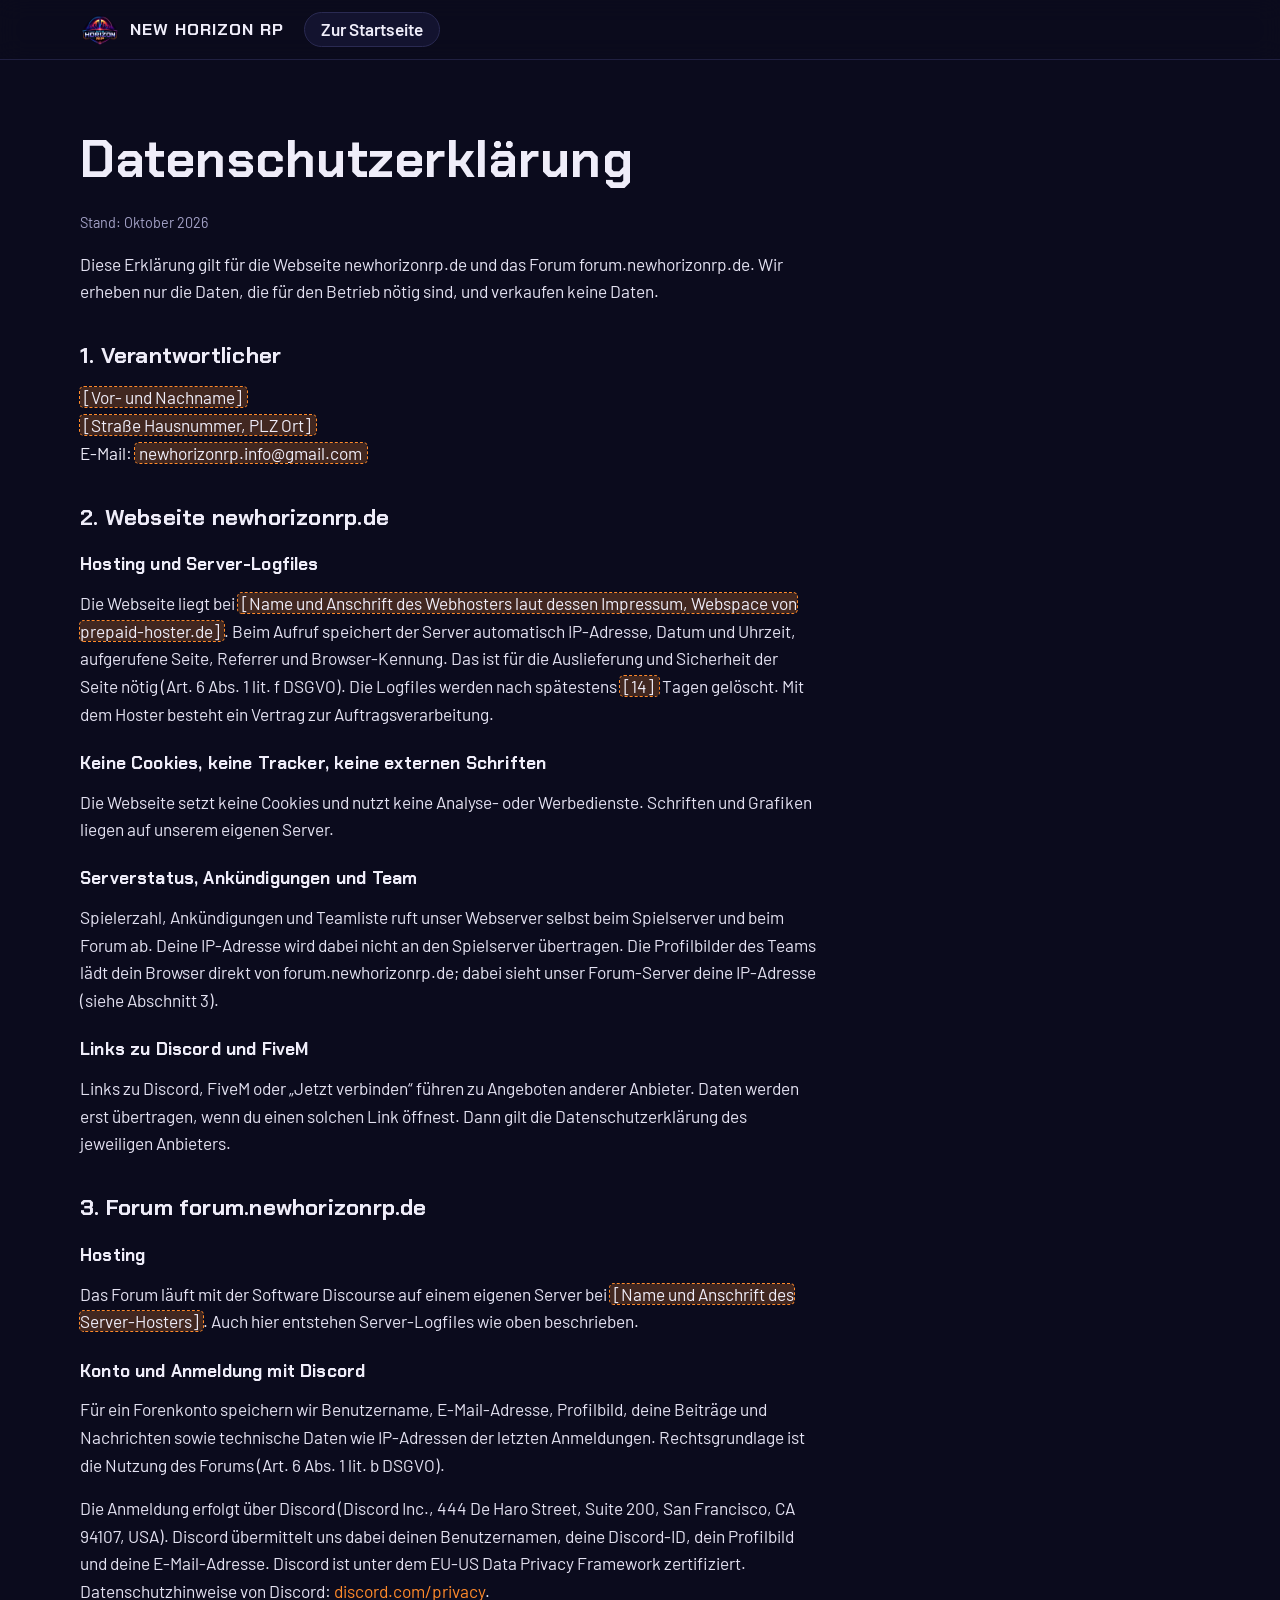
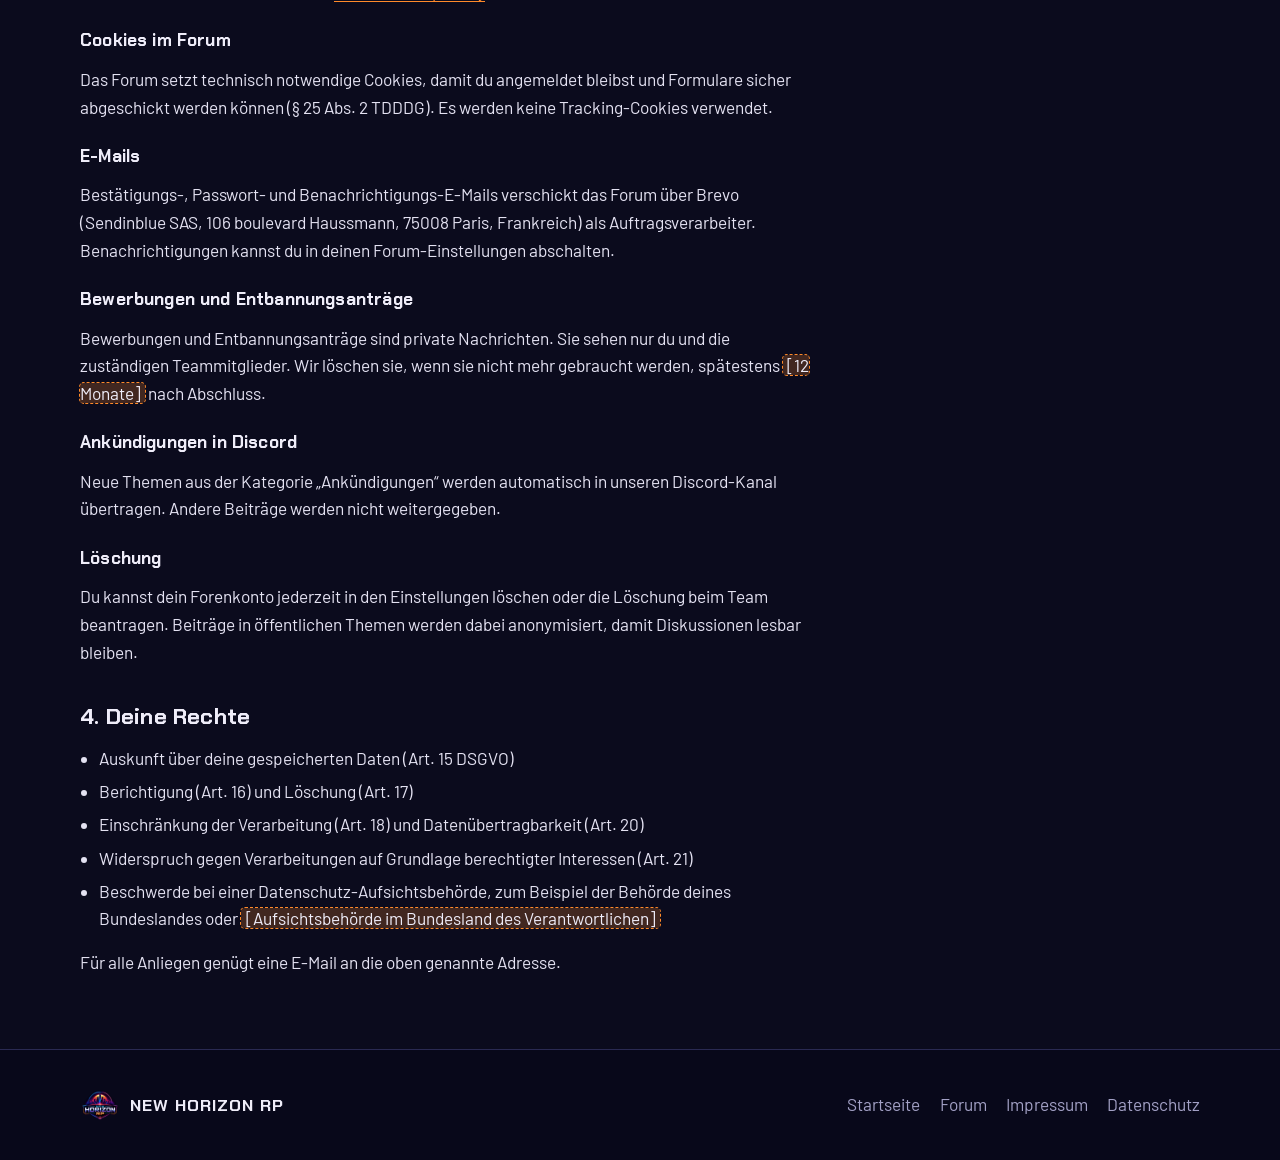
==== datenschutz.html @ e9fdabf1 "Webseite New Horizon RP Co-Authored-By: Claude Opus 5.5 <noreply@anthropic.com> Claude-Session: http" ====
<!doctype html>
<html lang="de">
<head>
<meta charset="utf-8">
<meta name="viewport" content="width=device-width, initial-scale=1, viewport-fit=cover">
<title>Datenschutz – New Horizon RP</title>
<meta name="claude:viewport-fit-sides" content="cover">
<meta name="robots" content="noindex">
<meta name="theme-color" content="#0b0b1d">
<link rel="icon" type="image/png" href="assets/favicon.png">
<link rel="stylesheet" href="assets/fonts.css">
<link rel="stylesheet" href="assets/site.css">
</head>
<body>
<header class="topbar">
  <div class="wrap">
    <a class="brand" href="index.html"><img src="assets/icon-192.png" alt="" width="40" height="40"><span>NEW HORIZON RP</span></a>
    <div class="actions"><a class="btn btn-ghost" href="index.html">Zur Startseite</a></div>
  </div>
</header>

<main class="doc">
  <div class="wrap">
    <article>
      <h1>Datenschutzerklärung</h1>
      <p class="updated">Stand: Oktober 2026</p>
      <p>Diese Erklärung gilt für die Webseite newhorizonrp.de und das Forum forum.newhorizonrp.de. Wir erheben nur die Daten, die für den Betrieb nötig sind, und verkaufen keine Daten.</p>

      <h2>1. Verantwortlicher</h2>
      <address>
        <span class="todo">[Vor- und Nachname]</span><br>
        <span class="todo">[Straße Hausnummer, PLZ Ort]</span><br>
        E-Mail: <span class="todo">newhorizonrp.info@gmail.com</span>
      </address>

      <h2>2. Webseite newhorizonrp.de</h2>
      <h3>Hosting und Server-Logfiles</h3>
      <p>Die Webseite liegt bei <span class="todo">[Name und Anschrift des Webhosters laut dessen Impressum, Webspace von prepaid-hoster.de]</span>. Beim Aufruf speichert der Server automatisch IP-Adresse, Datum und Uhrzeit, aufgerufene Seite, Referrer und Browser-Kennung. Das ist für die Auslieferung und Sicherheit der Seite nötig (Art. 6 Abs. 1 lit. f DSGVO). Die Logfiles werden nach spätestens <span class="todo">[14]</span> Tagen gelöscht. Mit dem Hoster besteht ein Vertrag zur Auftragsverarbeitung.</p>
      <h3>Keine Cookies, keine Tracker, keine externen Schriften</h3>
      <p>Die Webseite setzt keine Cookies und nutzt keine Analyse- oder Werbedienste. Schriften und Grafiken liegen auf unserem eigenen Server.</p>
      <h3>Serverstatus, Ankündigungen und Team</h3>
      <p>Spielerzahl, Ankündigungen und Teamliste ruft unser Webserver selbst beim Spielserver und beim Forum ab. Deine IP-Adresse wird dabei nicht an den Spielserver übertragen. Die Profilbilder des Teams lädt dein Browser direkt von forum.newhorizonrp.de; dabei sieht unser Forum-Server deine IP-Adresse (siehe Abschnitt 3).</p>
      <h3>Links zu Discord und FiveM</h3>
      <p>Links zu Discord, FiveM oder „Jetzt verbinden“ führen zu Angeboten anderer Anbieter. Daten werden erst übertragen, wenn du einen solchen Link öffnest. Dann gilt die Datenschutzerklärung des jeweiligen Anbieters.</p>

      <h2>3. Forum forum.newhorizonrp.de</h2>
      <h3>Hosting</h3>
      <p>Das Forum läuft mit der Software Discourse auf einem eigenen Server bei <span class="todo">[Name und Anschrift des Server-Hosters]</span>. Auch hier entstehen Server-Logfiles wie oben beschrieben.</p>
      <h3>Konto und Anmeldung mit Discord</h3>
      <p>Für ein Forenkonto speichern wir Benutzername, E-Mail-Adresse, Profilbild, deine Beiträge und Nachrichten sowie technische Daten wie IP-Adressen der letzten Anmeldungen. Rechtsgrundlage ist die Nutzung des Forums (Art. 6 Abs. 1 lit. b DSGVO).</p>
      <p>Die Anmeldung erfolgt über Discord (Discord Inc., 444 De Haro Street, Suite 200, San Francisco, CA 94107, USA). Discord übermittelt uns dabei deinen Benutzernamen, deine Discord-ID, dein Profilbild und deine E-Mail-Adresse. Discord ist unter dem EU-US Data Privacy Framework zertifiziert. Datenschutzhinweise von Discord: <a href="https://discord.com/privacy">discord.com/privacy</a>.</p>
      <h3>Cookies im Forum</h3>
      <p>Das Forum setzt technisch notwendige Cookies, damit du angemeldet bleibst und Formulare sicher abgeschickt werden können (§ 25 Abs. 2 TDDDG). Es werden keine Tracking-Cookies verwendet.</p>
      <h3>E-Mails</h3>
      <p>Bestätigungs-, Passwort- und Benachrichtigungs-E-Mails verschickt das Forum über Brevo (Sendinblue SAS, 106 boulevard Haussmann, 75008 Paris, Frankreich) als Auftragsverarbeiter. Benachrichtigungen kannst du in deinen Forum-Einstellungen abschalten.</p>
      <h3>Bewerbungen und Entbannungsanträge</h3>
      <p>Bewerbungen und Entbannungsanträge sind private Nachrichten. Sie sehen nur du und die zuständigen Teammitglieder. Wir löschen sie, wenn sie nicht mehr gebraucht werden, spätestens <span class="todo">[12 Monate]</span> nach Abschluss.</p>
      <h3>Ankündigungen in Discord</h3>
      <p>Neue Themen aus der Kategorie „Ankündigungen“ werden automatisch in unseren Discord-Kanal übertragen. Andere Beiträge werden nicht weitergegeben.</p>
      <h3>Löschung</h3>
      <p>Du kannst dein Forenkonto jederzeit in den Einstellungen löschen oder die Löschung beim Team beantragen. Beiträge in öffentlichen Themen werden dabei anonymisiert, damit Diskussionen lesbar bleiben.</p>

      <h2>4. Deine Rechte</h2>
      <ul>
        <li>Auskunft über deine gespeicherten Daten (Art. 15 DSGVO)</li>
        <li>Berichtigung (Art. 16) und Löschung (Art. 17)</li>
        <li>Einschränkung der Verarbeitung (Art. 18) und Datenübertragbarkeit (Art. 20)</li>
        <li>Widerspruch gegen Verarbeitungen auf Grundlage berechtigter Interessen (Art. 21)</li>
        <li>Beschwerde bei einer Datenschutz-Aufsichtsbehörde, zum Beispiel der Behörde deines Bundeslandes oder <span class="todo">[Aufsichtsbehörde im Bundesland des Verantwortlichen]</span></li>
      </ul>
      <p>Für alle Anliegen genügt eine E-Mail an die oben genannte Adresse.</p>
    </article>
  </div>
</main>

<footer>
  <div class="wrap">
    <div class="foot-top">
      <a class="brand" href="index.html"><img src="assets/icon-192.png" alt="" width="40" height="40"><span>NEW HORIZON RP</span></a>
      <nav class="foot-links" aria-label="Fußzeile">
        <a href="index.html">Startseite</a>
        <a href="https://forum.newhorizonrp.de">Forum</a>
        <a href="impressum.html">Impressum</a>
        <a href="datenschutz.html">Datenschutz</a>
      </nav>
    </div>
  </div>
</footer>
</body>
</html>
---- assets/fonts.css ----
@font-face{font-family:'Barlow';font-style:italic;font-weight:400;font-display:swap;src:url(fonts/barlow-400-italic.woff2) format('woff2');unicode-range:U+0000-00FF, U+0131, U+0152-0153, U+02BB-02BC, U+02C6, U+02DA, U+02DC, U+0304, U+0308, U+0329, U+2000-206F, U+20AC, U+2122, U+2191, U+2193, U+2212, U+2215, U+FEFF, U+FFFD}
@font-face{font-family:'Barlow';font-style:normal;font-weight:400;font-display:swap;src:url(fonts/barlow-400.woff2) format('woff2');unicode-range:U+0000-00FF, U+0131, U+0152-0153, U+02BB-02BC, U+02C6, U+02DA, U+02DC, U+0304, U+0308, U+0329, U+2000-206F, U+20AC, U+2122, U+2191, U+2193, U+2212, U+2215, U+FEFF, U+FFFD}
@font-face{font-family:'Barlow';font-style:normal;font-weight:500;font-display:swap;src:url(fonts/barlow-500.woff2) format('woff2');unicode-range:U+0000-00FF, U+0131, U+0152-0153, U+02BB-02BC, U+02C6, U+02DA, U+02DC, U+0304, U+0308, U+0329, U+2000-206F, U+20AC, U+2122, U+2191, U+2193, U+2212, U+2215, U+FEFF, U+FFFD}
@font-face{font-family:'Barlow';font-style:normal;font-weight:600;font-display:swap;src:url(fonts/barlow-600.woff2) format('woff2');unicode-range:U+0000-00FF, U+0131, U+0152-0153, U+02BB-02BC, U+02C6, U+02DA, U+02DC, U+0304, U+0308, U+0329, U+2000-206F, U+20AC, U+2122, U+2191, U+2193, U+2212, U+2215, U+FEFF, U+FFFD}
@font-face{font-family:'Chakra Petch';font-style:normal;font-weight:600;font-display:swap;src:url(fonts/chakra-petch-600.woff2) format('woff2');unicode-range:U+0000-00FF, U+0131, U+0152-0153, U+02BB-02BC, U+02C6, U+02DA, U+02DC, U+0304, U+0308, U+0329, U+2000-206F, U+20AC, U+2122, U+2191, U+2193, U+2212, U+2215, U+FEFF, U+FFFD}
@font-face{font-family:'Chakra Petch';font-style:normal;font-weight:700;font-display:swap;src:url(fonts/chakra-petch-700.woff2) format('woff2');unicode-range:U+0000-00FF, U+0131, U+0152-0153, U+02BB-02BC, U+02C6, U+02DA, U+02DC, U+0304, U+0308, U+0329, U+2000-206F, U+20AC, U+2122, U+2191, U+2193, U+2212, U+2215, U+FEFF, U+FFFD}
---- assets/site.css ----
/* Layout: Nachtstadt – Hero mit Videoloop, darunter Abschnitte auf einer durchgehenden Nachtfläche,
   Akzent ist der Sonnenuntergang aus dem Logo (nur Orange/Magenta), Cyan nur für Live-Zustände. */
:root {
  --night: #0b0b1d;
  --night-2: #13132b;
  --panel: #181838;
  --line: #2a2a52;
  --ink: #efedf9;
  --muted: #a3a1c6;
  --sun: #ff8a2a;
  --sun-2: #ff4f8b;
  --live: #3fd17a;
  --down: #ff5468;
  --neon: #49c6ff;

  --display: 'Chakra Petch', 'Barlow', 'Segoe UI', system-ui, sans-serif;
  --body: 'Barlow', 'Segoe UI', system-ui, -apple-system, sans-serif;
  --mono: ui-monospace, 'Cascadia Mono', 'SFMono-Regular', Consolas, monospace;

  --step--1: clamp(.84rem, .82rem + .1vw, .9rem);
  --step-0: clamp(1rem, .97rem + .15vw, 1.08rem);
  --step-1: clamp(1.2rem, 1.12rem + .4vw, 1.4rem);
  --step-2: clamp(1.5rem, 1.3rem + 1vw, 2.1rem);
  --step-3: clamp(2rem, 1.6rem + 2vw, 3.2rem);
  --step-4: clamp(2.6rem, 1.9rem + 3.6vw, 4.8rem);

  --wrap: 72rem;
  --radius: 14px;
  color-scheme: dark;
}

* { box-sizing: border-box; }
html { scroll-behavior: smooth; -webkit-text-size-adjust: 100%; }
@media (prefers-reduced-motion: reduce) { html { scroll-behavior: auto; } *, *::before, *::after { animation: none !important; transition: none !important; } }
body {
  margin: 0;
  background: var(--night);
  color: var(--ink);
  font: 400 var(--step-0)/1.6 var(--body);
  overflow-x: hidden;
}
img, video { max-width: 100%; display: block; }
a { color: var(--sun); text-underline-offset: .2em; }
a:hover { color: var(--ink); }
:focus-visible { outline: 2px solid var(--neon); outline-offset: 3px; border-radius: 4px; }
h1, h2, h3 { font-family: var(--display); line-height: 1.08; margin: 0; text-wrap: balance; letter-spacing: .01em; }
p { margin: 0; }

.wrap {
  width: 100%;
  max-width: var(--wrap);
  margin-inline: auto;
  padding-left: max(16px, env(safe-area-inset-left, 0px));
  padding-right: max(16px, env(safe-area-inset-right, 0px));
}
.eyebrow {
  font: 600 var(--step--1)/1 var(--display);
  letter-spacing: .18em;
  text-transform: uppercase;
  color: var(--sun);
}
.lead { color: var(--muted); max-width: 60ch; }

/* ---------- Kopfzeile ---------- */
body::before { content: ""; position: fixed; inset: 0 0 auto; height: env(safe-area-inset-top, 0px); z-index: 60; background: var(--night); }
.topbar {
  position: sticky; top: env(safe-area-inset-top, 0px); z-index: 50;
  background: color-mix(in srgb, var(--night) 82%, transparent);
  backdrop-filter: blur(12px);
  border-bottom: 1px solid color-mix(in srgb, var(--line) 70%, transparent);
}
.topbar .wrap { display: flex; align-items: center; gap: 1.25rem; padding-block: .6rem; }
.brand { display: flex; align-items: center; gap: .6rem; text-decoration: none; color: var(--ink); font: 700 1.05rem/1 var(--display); letter-spacing: .06em; }
.brand img { width: 40px; height: 40px; }
.nav { display: flex; gap: 1.1rem; margin-left: auto; }
.nav a { color: var(--muted); text-decoration: none; font-weight: 500; }
.nav a:hover { color: var(--ink); }
.topbar .btn { padding: .5rem 1rem; }
@media (max-width: 860px) { .nav { display: none; } .brand span { display: none; } .topbar .actions { margin-left: auto; } }
.actions { display: flex; gap: .5rem; }

/* ---------- Buttons ---------- */
.btn {
  display: inline-flex; align-items: center; gap: .55rem;
  padding: .8rem 1.35rem; border-radius: 999px;
  font: 600 var(--step-0)/1 var(--body); text-decoration: none; cursor: pointer;
  border: 1px solid transparent; transition: transform .15s ease, filter .15s ease, background .15s ease;
}
.btn:hover { transform: translateY(-1px); }
.btn-sun { background: linear-gradient(100deg, var(--sun), var(--sun-2)); color: #160a12; }
.btn-sun:hover { color: #160a12; filter: brightness(1.08); }
.btn-ghost { border-color: var(--line); color: var(--ink); background: color-mix(in srgb, var(--panel) 70%, transparent); }
.btn-ghost:hover { border-color: var(--muted); color: var(--ink); }
.btn svg { width: 1.1em; height: 1.1em; flex: none; }

/* ---------- Hero ---------- */
.hero { position: relative; isolation: isolate; overflow: hidden; border-bottom: 1px solid var(--line); }
.hero video, .hero .poster {
  position: absolute; inset: 0; width: 100%; height: 100%; object-fit: cover; z-index: -2;
}
.hero::after {
  content: ""; position: absolute; inset: 0; z-index: -1;
  background:
    radial-gradient(ellipse 70% 60% at 50% 38%, color-mix(in srgb, var(--night) 20%, transparent), color-mix(in srgb, var(--night) 85%, transparent) 92%),
    linear-gradient(180deg, color-mix(in srgb, var(--night) 35%, transparent) 0%, color-mix(in srgb, var(--night) 55%, transparent) 60%, var(--night) 100%);
}
.hero .wrap { display: grid; justify-items: center; text-align: center; gap: 1.4rem; padding-block: clamp(2.5rem, 7vw, 5.5rem) clamp(2.5rem, 6vw, 4.5rem); }
.hero-logo { width: min(340px, 72vw); filter: drop-shadow(0 18px 40px rgba(255, 79, 139, .28)); }
.hero h1 { font-size: var(--step-4); font-weight: 700; text-transform: uppercase; }
.hero h1 .sun { background: linear-gradient(90deg, var(--sun), var(--sun-2)); -webkit-background-clip: text; background-clip: text; color: transparent; }
.hero .lead { color: color-mix(in srgb, var(--ink) 82%, var(--muted)); font-size: var(--step-1); }
.hero .cta { display: flex; flex-wrap: wrap; justify-content: center; gap: .75rem; }

.status {
  display: inline-flex; align-items: center; gap: .6rem; flex-wrap: wrap; justify-content: center;
  padding: .45rem .95rem; border-radius: 999px;
  background: color-mix(in srgb, var(--night-2) 85%, transparent); border: 1px solid var(--line);
  font: 600 var(--step--1)/1.2 var(--display); letter-spacing: .06em; text-transform: uppercase;
  font-variant-numeric: tabular-nums;
}
.status .dot { width: .6rem; height: .6rem; border-radius: 50%; background: var(--muted); }
.status[data-state="online"] .dot { background: var(--live); animation: pulse 2s infinite; }
.status[data-state="offline"] .dot { background: var(--down); }
.status .count { color: var(--ink); }
@keyframes pulse { 0% { box-shadow: 0 0 0 0 color-mix(in srgb, var(--live) 70%, transparent); } 70% { box-shadow: 0 0 0 .55rem transparent; } 100% { box-shadow: 0 0 0 0 transparent; } }

.console {
  display: flex; align-items: stretch; max-width: 100%;
  border: 1px solid var(--line); border-radius: 10px; overflow: hidden;
  background: color-mix(in srgb, #05050f 88%, transparent);
  font: 500 var(--step--1)/1 var(--mono);
}
.console .label { padding: .7rem .8rem; color: var(--muted); border-right: 1px solid var(--line); white-space: nowrap; }
.console code { padding: .7rem .9rem; color: var(--neon); white-space: nowrap; overflow-x: auto; min-width: 0; }
.console button { border: 0; border-left: 1px solid var(--line); background: transparent; color: var(--ink); font: 600 var(--step--1)/1 var(--body); padding: 0 .9rem; cursor: pointer; }
.console button:hover { background: var(--panel); }
.hint { color: var(--muted); font-size: var(--step--1); }

/* ---------- Abschnitte ---------- */
section.block { padding-block: clamp(3.5rem, 8vw, 6rem); }
section.block + section.block { border-top: 1px solid color-mix(in srgb, var(--line) 60%, transparent); }
.head { display: grid; gap: .8rem; margin-bottom: clamp(1.8rem, 4vw, 2.8rem); }
.head h2 { font-size: var(--step-3); }

/* Die Stadt */
.city { display: grid; grid-template-columns: repeat(3, minmax(0, 1fr)); gap: 1px; background: var(--line); border: 1px solid var(--line); border-radius: var(--radius); overflow: hidden; }
.city article { background: var(--night-2); padding: 1.6rem 1.5rem; display: grid; gap: .7rem; align-content: start; }
.city h3 { font-size: var(--step-1); display: flex; align-items: center; gap: .6rem; }
.city h3 svg { width: 1.4rem; height: 1.4rem; color: var(--sun); flex: none; }
.city p { color: var(--muted); }
.city ul { margin: 0; padding: 0; list-style: none; display: flex; flex-wrap: wrap; gap: .4rem; }
.city li { font-size: var(--step--1); padding: .2rem .6rem; border-radius: 999px; background: var(--panel); color: color-mix(in srgb, var(--ink) 85%, var(--muted)); }
@media (max-width: 900px) { .city { grid-template-columns: repeat(2, minmax(0, 1fr)); } }
@media (max-width: 560px) { .city { grid-template-columns: minmax(0, 1fr); } }

/* Fraktionen */
.factions { display: grid; grid-template-columns: repeat(3, minmax(0, 1fr)); gap: 1.2rem; }
.faction-group { background: var(--night-2); border: 1px solid var(--line); border-radius: var(--radius); padding: 1.4rem; display: grid; gap: 1rem; align-content: start; }
.faction-group h3 { font-size: var(--step-1); }
.faction-group ul { list-style: none; margin: 0; padding: 0; display: grid; gap: .55rem; }
.faction-group li { display: grid; grid-template-columns: 3.3rem minmax(0, 1fr); gap: .75rem; align-items: baseline; }
.tag { font: 700 .78rem/1 var(--display); letter-spacing: .08em; text-align: center; padding: .3rem 0; border-radius: 6px; background: var(--panel); color: var(--sun); border: 1px solid var(--line); }
.faction-group li span:last-child { color: color-mix(in srgb, var(--ink) 88%, var(--muted)); }
.factions-cta { display: flex; flex-wrap: wrap; align-items: center; gap: 1rem; margin-top: 1.6rem; color: var(--muted); }
@media (max-width: 900px) { .factions { grid-template-columns: minmax(0, 1fr); } }

/* Einstieg */
.steps { list-style: none; margin: 0; padding: 0; display: grid; grid-template-columns: repeat(3, minmax(0, 1fr)); gap: 1.2rem; counter-reset: step; }
.steps li { counter-increment: step; position: relative; padding: 1.5rem 1.4rem 1.4rem; border-radius: var(--radius); background: linear-gradient(180deg, var(--panel), var(--night-2)); border: 1px solid var(--line); display: grid; gap: .6rem; align-content: start; }
.steps li::before { content: counter(step); font: 700 var(--step-3)/1 var(--display); color: transparent; -webkit-text-stroke: 1.5px var(--sun); }
.steps h3 { font-size: var(--step-1); }
.steps p { color: var(--muted); }
@media (max-width: 860px) { .steps { grid-template-columns: minmax(0, 1fr); } }

/* News */
.news { display: grid; grid-template-columns: repeat(3, minmax(0, 1fr)); gap: 1.2rem; }
.news a.card { display: grid; gap: .6rem; align-content: start; padding: 1.4rem; border-radius: var(--radius); background: var(--night-2); border: 1px solid var(--line); color: var(--ink); text-decoration: none; transition: border-color .15s ease, transform .15s ease; min-width: 0; }
.news a.card:hover { border-color: var(--sun); transform: translateY(-2px); }
.news time { font: 600 var(--step--1)/1 var(--display); letter-spacing: .08em; text-transform: uppercase; color: var(--sun); font-variant-numeric: tabular-nums; }
.news h3 { font-size: var(--step-1); }
.news p { color: var(--muted); overflow-wrap: anywhere; }
.news .empty { grid-column: 1 / -1; color: var(--muted); padding: 1.4rem; border: 1px dashed var(--line); border-radius: var(--radius); }
@media (max-width: 900px) { .news { grid-template-columns: minmax(0, 1fr); } }

/* Regeln */
.rules { display: grid; grid-template-columns: minmax(0, 1.1fr) minmax(0, 1fr); gap: clamp(1.5rem, 4vw, 3rem); align-items: start; }
.rule-list { list-style: none; margin: 0; padding: 0; display: grid; gap: .9rem; }
.rule-list li { display: grid; grid-template-columns: 3.4rem minmax(0, 1fr); gap: 1rem; padding-bottom: .9rem; border-bottom: 1px solid var(--line); }
.rule-list b { font: 700 var(--step-1)/1.1 var(--display); color: var(--sun); }
.rule-list strong { display: block; font-family: var(--display); font-size: var(--step-0); letter-spacing: .02em; }
.rule-list span { color: var(--muted); }
@media (max-width: 860px) { .rules { grid-template-columns: minmax(0, 1fr); } }

/* Team */
.team { display: grid; grid-template-columns: repeat(auto-fill, minmax(15rem, 1fr)); gap: 1rem; }
.member { display: flex; align-items: center; gap: .9rem; padding: 1rem; border-radius: var(--radius); background: var(--night-2); border: 1px solid var(--line); min-width: 0; }
.member img, .member .initial { width: 3rem; height: 3rem; border-radius: 50%; flex: none; background: var(--panel); object-fit: cover; }
.member .initial { display: grid; place-items: center; font: 700 1.2rem/1 var(--display); color: var(--sun); }
.member div { min-width: 0; }
.member strong { display: block; font-family: var(--display); font-size: var(--step-0); overflow-wrap: anywhere; }
.member span { font-size: var(--step--1); color: var(--rank, var(--muted)); font-weight: 600; }

/* FAQ */
.faq { display: grid; gap: .7rem; max-width: 52rem; }
.faq details { border: 1px solid var(--line); border-radius: 12px; background: var(--night-2); }
.faq summary { cursor: pointer; list-style: none; padding: 1rem 1.2rem; font: 600 var(--step-0)/1.35 var(--display); display: flex; justify-content: space-between; gap: 1rem; }
.faq summary::-webkit-details-marker { display: none; }
.faq summary::after { content: "+"; color: var(--sun); font-size: 1.3em; line-height: 1; }
.faq details[open] summary::after { content: "–"; }
.faq details > div { padding: 0 1.2rem 1.1rem; color: var(--muted); display: grid; gap: .6rem; }

/* Abschluss */
.final { text-align: center; display: grid; justify-items: center; gap: 1.2rem; }
.final h2 { font-size: var(--step-3); }
.final .cta { display: flex; flex-wrap: wrap; justify-content: center; gap: .75rem; }

/* ---------- Fußzeile ---------- */
footer { border-top: 1px solid var(--line); background: #08081a; }
footer .wrap { padding-block: 2.2rem calc(2.2rem + env(safe-area-inset-bottom, 0px)); display: grid; gap: 1.2rem; }
.foot-top { display: flex; flex-wrap: wrap; justify-content: space-between; gap: 1.2rem; align-items: center; }
.foot-links { display: flex; flex-wrap: wrap; gap: .4rem 1.2rem; }
.foot-links a { color: var(--muted); text-decoration: none; }
.foot-links a:hover { color: var(--ink); }
.legal-note { color: color-mix(in srgb, var(--muted) 75%, var(--night)); font-size: var(--step--1); max-width: 70ch; }

/* ---------- Rechtstexte ---------- */
.doc { padding-block: clamp(2.5rem, 6vw, 4.5rem); }
.doc article { max-width: 46rem; display: grid; gap: 1rem; }
.doc h1 { font-size: var(--step-3); margin-bottom: .5rem; }
.doc h2 { font-size: var(--step-1); margin-top: 1.4rem; }
.doc h3 { font-size: var(--step-0); margin-top: .6rem; }
.doc p, .doc li { color: color-mix(in srgb, var(--ink) 86%, var(--muted)); }
.doc ul { margin: 0; padding-left: 1.2rem; display: grid; gap: .35rem; }
.doc address { font-style: normal; }
.todo { background: color-mix(in srgb, var(--sun) 22%, transparent); outline: 1px dashed var(--sun); color: var(--ink); padding: 0 .25em; border-radius: 4px; }
.doc .updated { color: var(--muted); font-size: var(--step--1); }
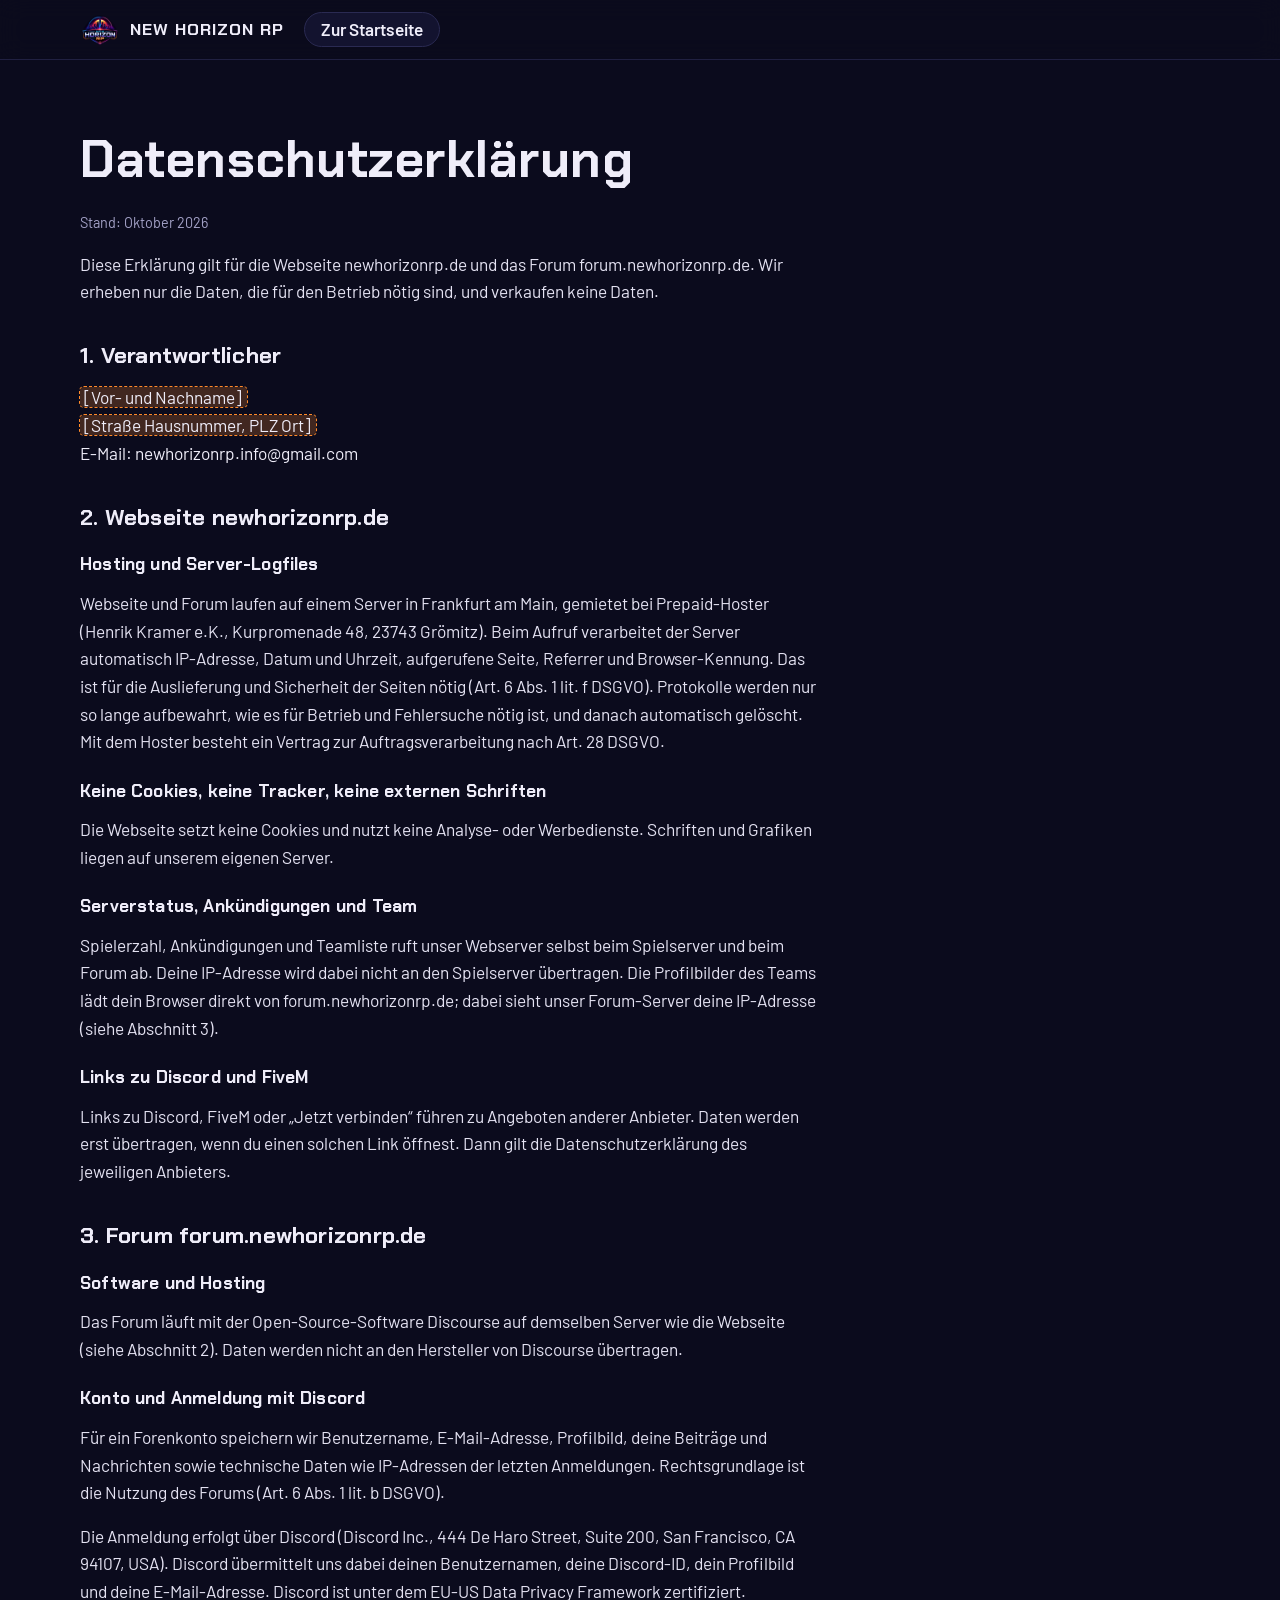
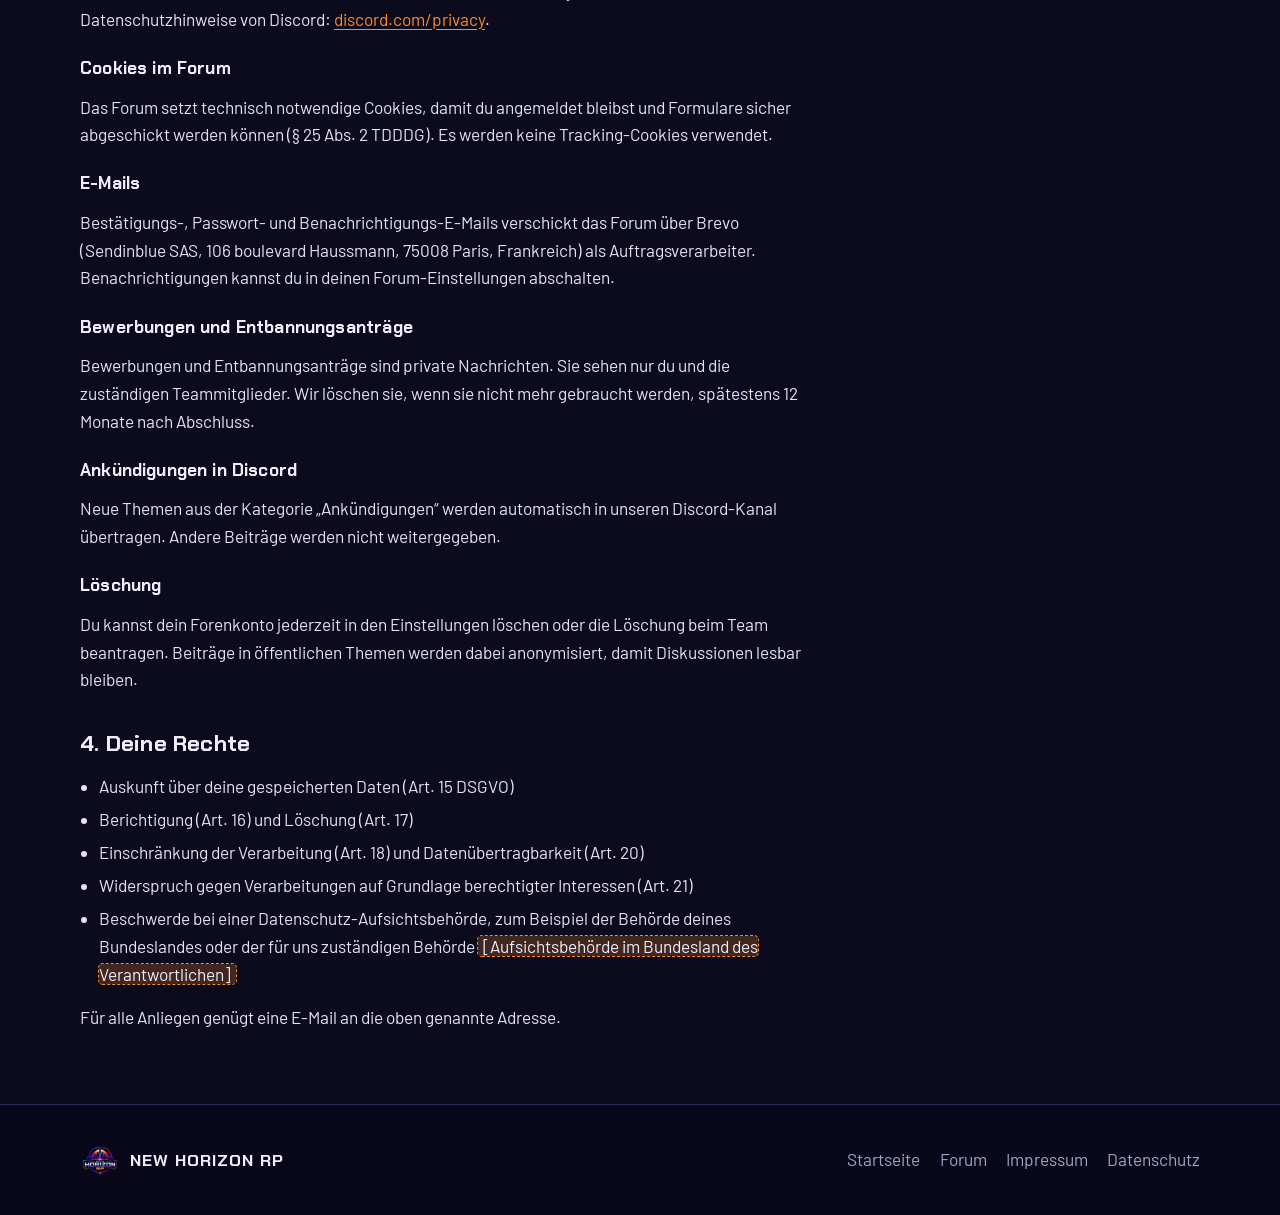
==== commit dbb3d14f: "Rechtstexte: Hoster (Prepaid-Hoster/Henrik Kramer e.K.) und Aufbewahrung eingetragen Co-Authored-By:" ====
--- a/datenschutz.html
+++ b/datenschutz.html
@@ -30,12 +30,12 @@
       <address>
         <span class="todo">[Vor- und Nachname]</span><br>
         <span class="todo">[Straße Hausnummer, PLZ Ort]</span><br>
-        E-Mail: <span class="todo">newhorizonrp.info@gmail.com</span>
+        E-Mail: newhorizonrp.info@gmail.com
       </address>
 
       <h2>2. Webseite newhorizonrp.de</h2>
       <h3>Hosting und Server-Logfiles</h3>
-      <p>Die Webseite liegt bei <span class="todo">[Name und Anschrift des Webhosters laut dessen Impressum, Webspace von prepaid-hoster.de]</span>. Beim Aufruf speichert der Server automatisch IP-Adresse, Datum und Uhrzeit, aufgerufene Seite, Referrer und Browser-Kennung. Das ist für die Auslieferung und Sicherheit der Seite nötig (Art. 6 Abs. 1 lit. f DSGVO). Die Logfiles werden nach spätestens <span class="todo">[14]</span> Tagen gelöscht. Mit dem Hoster besteht ein Vertrag zur Auftragsverarbeitung.</p>
+      <p>Webseite und Forum laufen auf einem Server in Frankfurt am Main, gemietet bei Prepaid-Hoster (Henrik Kramer e.K., Kurpromenade 48, 23743 Grömitz). Beim Aufruf verarbeitet der Server automatisch IP-Adresse, Datum und Uhrzeit, aufgerufene Seite, Referrer und Browser-Kennung. Das ist für die Auslieferung und Sicherheit der Seiten nötig (Art. 6 Abs. 1 lit. f DSGVO). Protokolle werden nur so lange aufbewahrt, wie es für Betrieb und Fehlersuche nötig ist, und danach automatisch gelöscht. Mit dem Hoster besteht ein Vertrag zur Auftragsverarbeitung nach Art. 28 DSGVO.</p>
       <h3>Keine Cookies, keine Tracker, keine externen Schriften</h3>
       <p>Die Webseite setzt keine Cookies und nutzt keine Analyse- oder Werbedienste. Schriften und Grafiken liegen auf unserem eigenen Server.</p>
       <h3>Serverstatus, Ankündigungen und Team</h3>
@@ -44,8 +44,8 @@
       <p>Links zu Discord, FiveM oder „Jetzt verbinden“ führen zu Angeboten anderer Anbieter. Daten werden erst übertragen, wenn du einen solchen Link öffnest. Dann gilt die Datenschutzerklärung des jeweiligen Anbieters.</p>
 
       <h2>3. Forum forum.newhorizonrp.de</h2>
-      <h3>Hosting</h3>
-      <p>Das Forum läuft mit der Software Discourse auf einem eigenen Server bei <span class="todo">[Name und Anschrift des Server-Hosters]</span>. Auch hier entstehen Server-Logfiles wie oben beschrieben.</p>
+      <h3>Software und Hosting</h3>
+      <p>Das Forum läuft mit der Open-Source-Software Discourse auf demselben Server wie die Webseite (siehe Abschnitt 2). Daten werden nicht an den Hersteller von Discourse übertragen.</p>
       <h3>Konto und Anmeldung mit Discord</h3>
       <p>Für ein Forenkonto speichern wir Benutzername, E-Mail-Adresse, Profilbild, deine Beiträge und Nachrichten sowie technische Daten wie IP-Adressen der letzten Anmeldungen. Rechtsgrundlage ist die Nutzung des Forums (Art. 6 Abs. 1 lit. b DSGVO).</p>
       <p>Die Anmeldung erfolgt über Discord (Discord Inc., 444 De Haro Street, Suite 200, San Francisco, CA 94107, USA). Discord übermittelt uns dabei deinen Benutzernamen, deine Discord-ID, dein Profilbild und deine E-Mail-Adresse. Discord ist unter dem EU-US Data Privacy Framework zertifiziert. Datenschutzhinweise von Discord: <a href="https://discord.com/privacy">discord.com/privacy</a>.</p>
@@ -54,7 +54,7 @@
       <h3>E-Mails</h3>
       <p>Bestätigungs-, Passwort- und Benachrichtigungs-E-Mails verschickt das Forum über Brevo (Sendinblue SAS, 106 boulevard Haussmann, 75008 Paris, Frankreich) als Auftragsverarbeiter. Benachrichtigungen kannst du in deinen Forum-Einstellungen abschalten.</p>
       <h3>Bewerbungen und Entbannungsanträge</h3>
-      <p>Bewerbungen und Entbannungsanträge sind private Nachrichten. Sie sehen nur du und die zuständigen Teammitglieder. Wir löschen sie, wenn sie nicht mehr gebraucht werden, spätestens <span class="todo">[12 Monate]</span> nach Abschluss.</p>
+      <p>Bewerbungen und Entbannungsanträge sind private Nachrichten. Sie sehen nur du und die zuständigen Teammitglieder. Wir löschen sie, wenn sie nicht mehr gebraucht werden, spätestens 12 Monate nach Abschluss.</p>
       <h3>Ankündigungen in Discord</h3>
       <p>Neue Themen aus der Kategorie „Ankündigungen“ werden automatisch in unseren Discord-Kanal übertragen. Andere Beiträge werden nicht weitergegeben.</p>
       <h3>Löschung</h3>
@@ -66,7 +66,7 @@
         <li>Berichtigung (Art. 16) und Löschung (Art. 17)</li>
         <li>Einschränkung der Verarbeitung (Art. 18) und Datenübertragbarkeit (Art. 20)</li>
         <li>Widerspruch gegen Verarbeitungen auf Grundlage berechtigter Interessen (Art. 21)</li>
-        <li>Beschwerde bei einer Datenschutz-Aufsichtsbehörde, zum Beispiel der Behörde deines Bundeslandes oder <span class="todo">[Aufsichtsbehörde im Bundesland des Verantwortlichen]</span></li>
+        <li>Beschwerde bei einer Datenschutz-Aufsichtsbehörde, zum Beispiel der Behörde deines Bundeslandes oder der für uns zuständigen Behörde <span class="todo">[Aufsichtsbehörde im Bundesland des Verantwortlichen]</span></li>
       </ul>
       <p>Für alle Anliegen genügt eine E-Mail an die oben genannte Adresse.</p>
     </article>
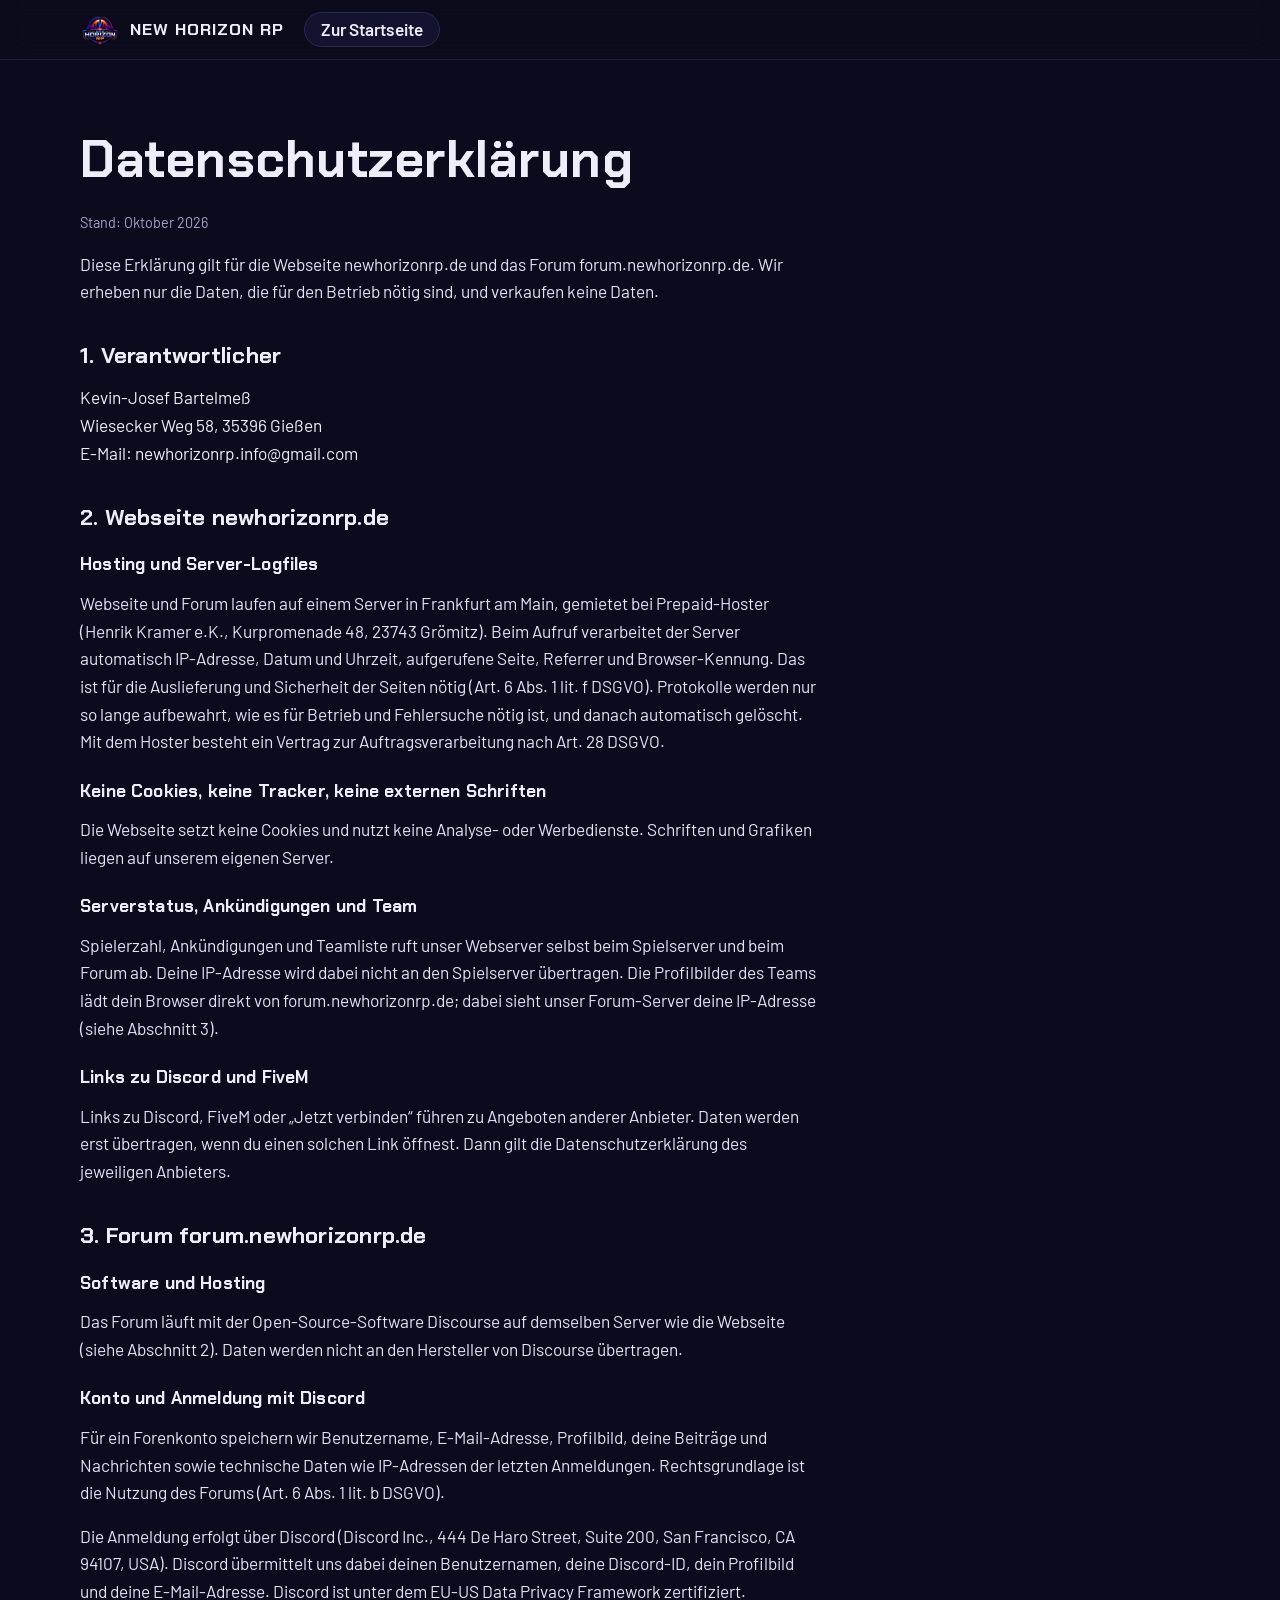
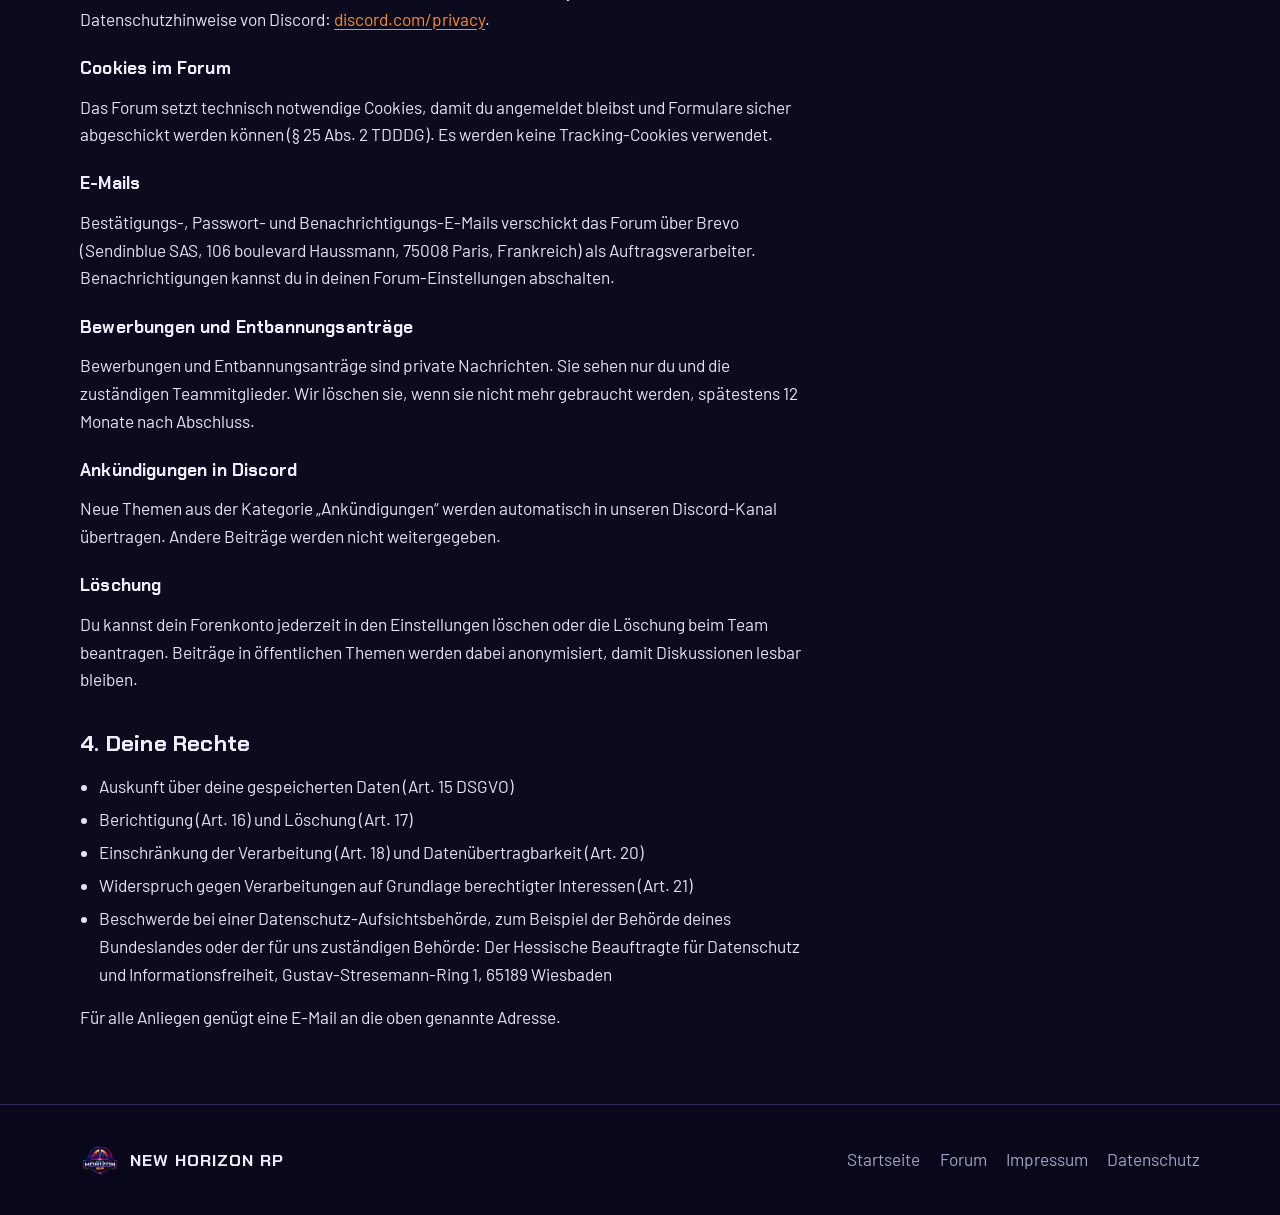
==== commit df304198: "Impressum und Datenschutz: Verantwortlicher und Aufsichtsbehörde (Hessen) eingetragen Co-Authored-By" ====
--- a/datenschutz.html
+++ b/datenschutz.html
@@ -28,8 +28,8 @@
 
       <h2>1. Verantwortlicher</h2>
       <address>
-        <span class="todo">[Vor- und Nachname]</span><br>
-        <span class="todo">[Straße Hausnummer, PLZ Ort]</span><br>
+        Kevin-Josef Bartelmeß<br>
+        Wiesecker Weg 58, 35396 Gießen<br>
         E-Mail: newhorizonrp.info@gmail.com
       </address>
 
@@ -66,7 +66,7 @@
         <li>Berichtigung (Art. 16) und Löschung (Art. 17)</li>
         <li>Einschränkung der Verarbeitung (Art. 18) und Datenübertragbarkeit (Art. 20)</li>
         <li>Widerspruch gegen Verarbeitungen auf Grundlage berechtigter Interessen (Art. 21)</li>
-        <li>Beschwerde bei einer Datenschutz-Aufsichtsbehörde, zum Beispiel der Behörde deines Bundeslandes oder der für uns zuständigen Behörde <span class="todo">[Aufsichtsbehörde im Bundesland des Verantwortlichen]</span></li>
+        <li>Beschwerde bei einer Datenschutz-Aufsichtsbehörde, zum Beispiel der Behörde deines Bundeslandes oder der für uns zuständigen Behörde: Der Hessische Beauftragte für Datenschutz und Informationsfreiheit, Gustav-Stresemann-Ring 1, 65189 Wiesbaden</li>
       </ul>
       <p>Für alle Anliegen genügt eine E-Mail an die oben genannte Adresse.</p>
     </article>
